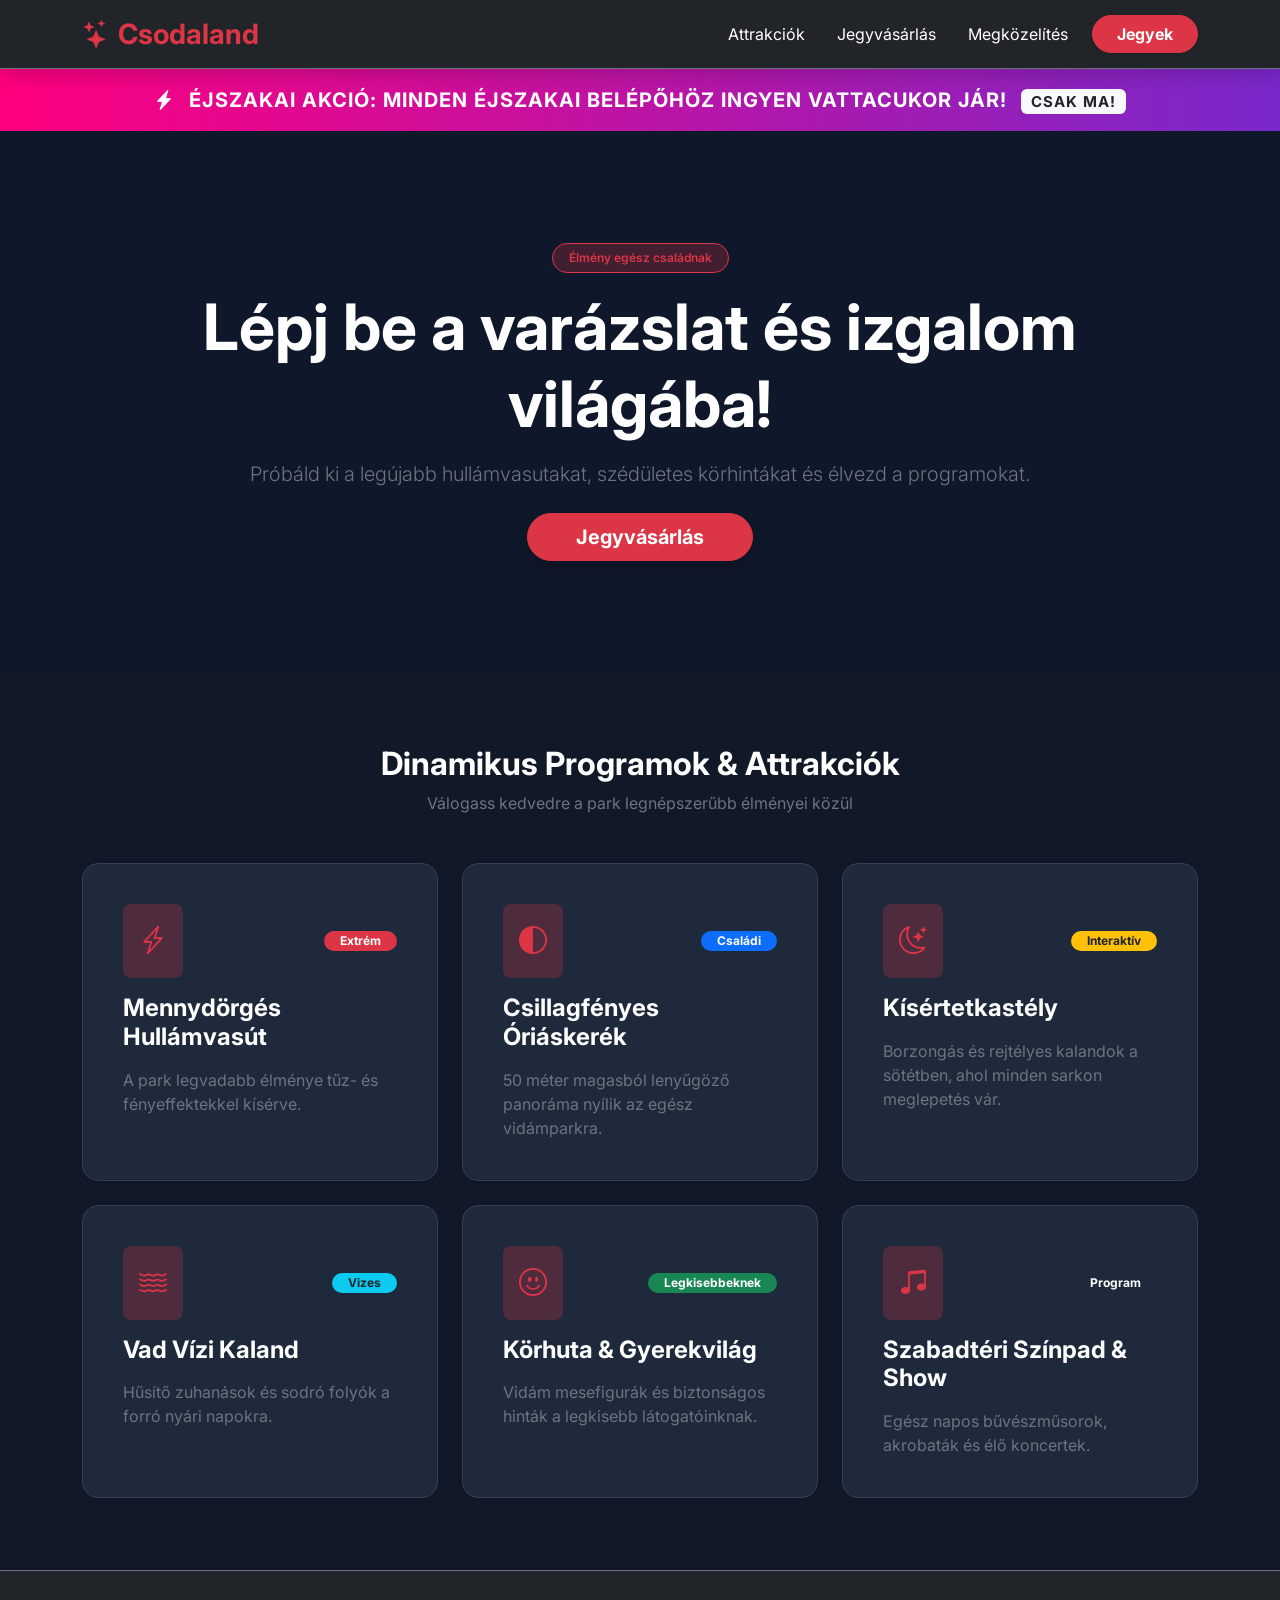
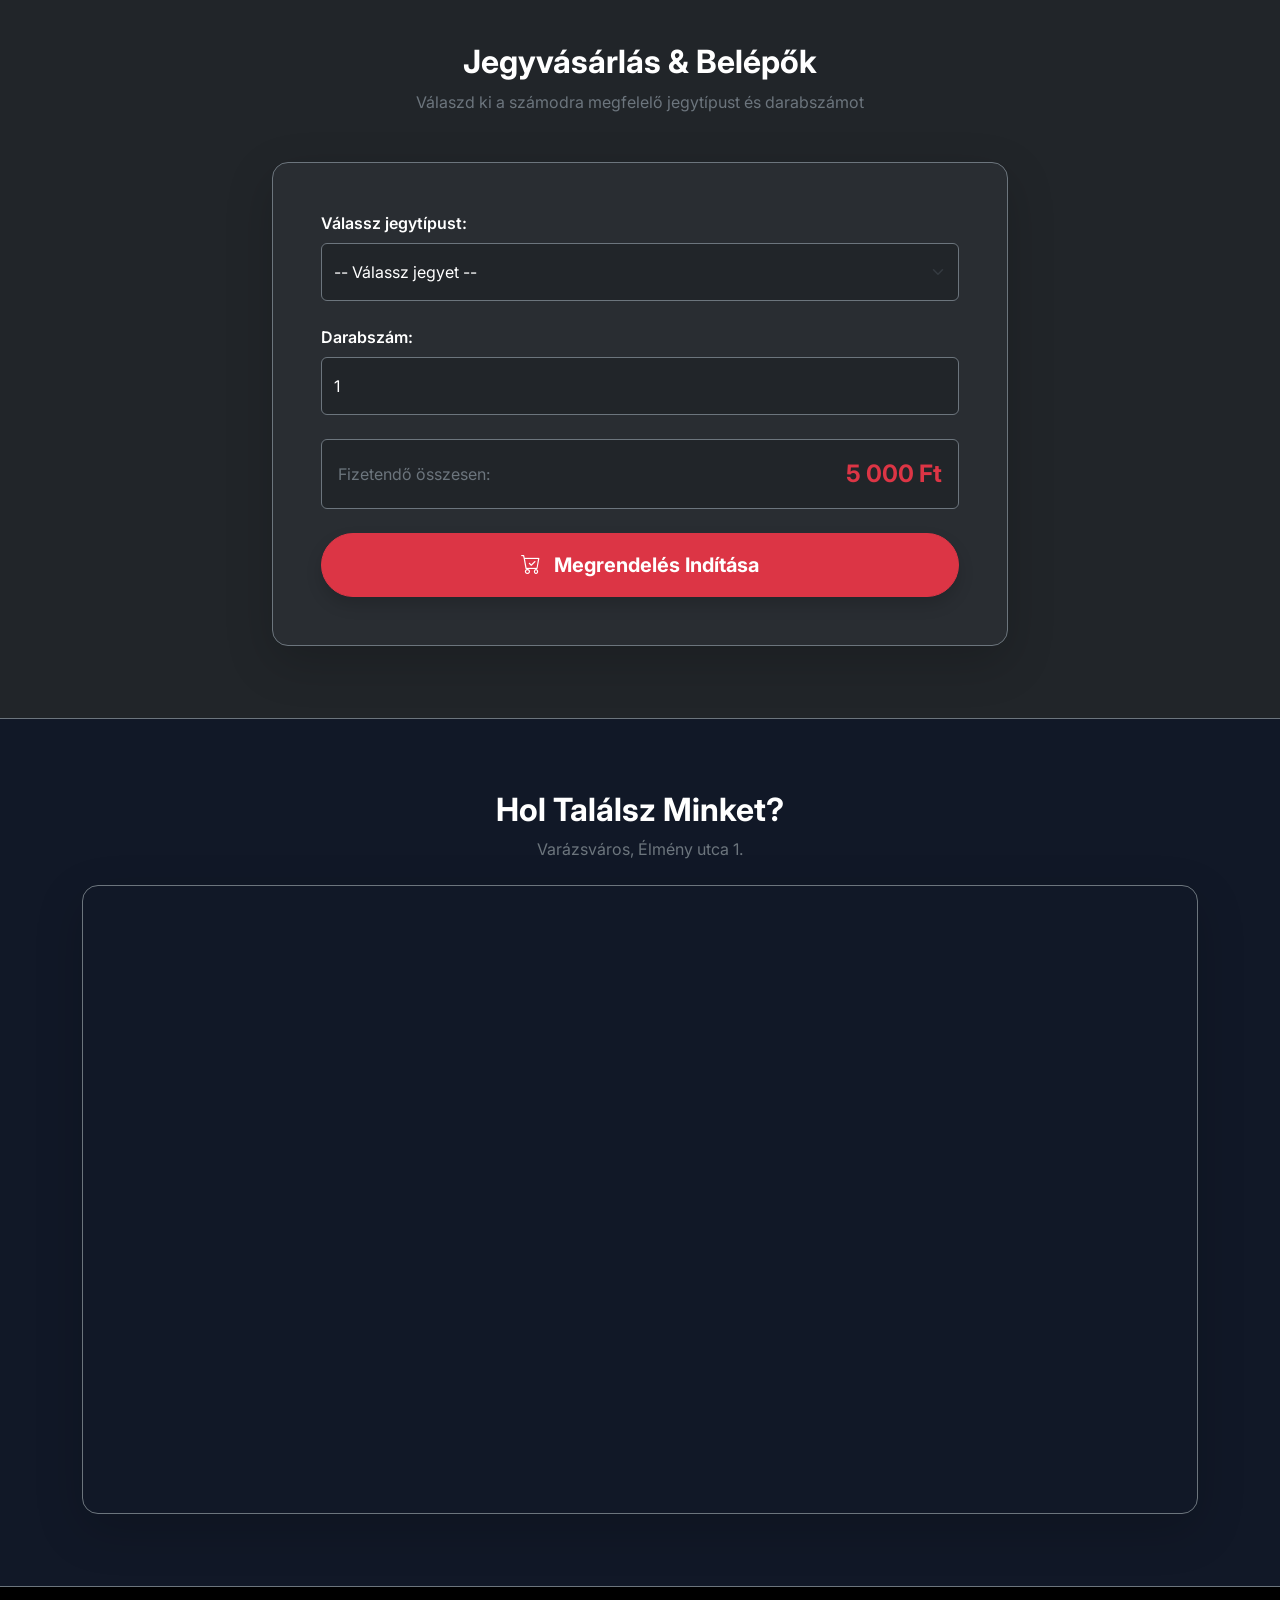
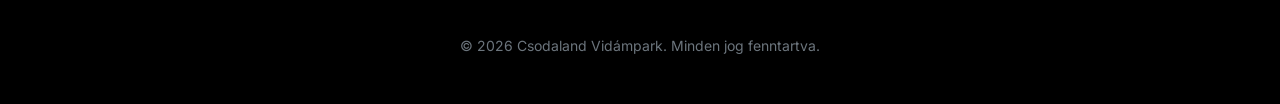
==== index.html @ 73f9ad6f "index.html" ====
<!DOCTYPE html>
<html lang="hu">
<head>
    <meta charset="UTF-8">
    <meta name="viewport" content="width=device-width, initial-scale=1.0">
    <title>Csodaland Vidámpark</title>
    <link href="https://cdn.jsdelivr.net/npm/bootstrap@5.3.3/dist/css/bootstrap.min.css" rel="stylesheet">
    <link href="https://fonts.googleapis.com/css2?family=Inter:wght@300;400;500;600;700;800&display=swap" rel="stylesheet">
    <link rel="stylesheet" href="https://cdn.jsdelivr.net/npm/bootstrap-icons@1.11.3/font/bootstrap-icons.min.css">
    <link rel="stylesheet" href="style.css">
</head>
<body>

    <nav class="navbar navbar-expand-lg navbar-dark bg-dark sticky-top shadow border-bottom border-secondary">
        <div class="container">
            <a class="navbar-brand fw-bold fs-3 text-danger d-flex align-items-center" href="#">
                <i class="bi bi-stars me-2"></i>Csodaland
            </a>
            <button class="navbar-toggler" type="button" data-bs-toggle="collapse" data-bs-target="#navbarNav">
                <span class="navbar-toggler-icon"></span>
            </button>
            <div class="collapse navbar-collapse justify-content-end" id="navbarNav">
                <ul class="navbar-nav align-items-lg-center gap-3">
                    <li class="nav-item"><a class="nav-link text-white" href="#programok">Attrakciók</a></li>
                    <li class="nav-item"><a class="nav-link text-white" href="#jegyek">Jegyvásárlás</a></li>
                    <li class="nav-item"><a class="nav-link text-white" href="#terkép">Megközelítés</a></li>
                    <li class="nav-item">
                        <a href="#jegyek" class="btn btn-danger rounded-pill px-4 fw-bold shadow-sm">Jegyek</a>
                    </li>
                </ul>
            </div>
        </div>
    </nav>

    <div class="neon-banner text-center py-3 px-2 fs-5">
        <i class="bi bi-lightning-charge-fill me-2"></i> ÉJSZAKAI AKCIÓ: Minden éjszakai belépőhöz ingyen vattacukor jár! 
        <span class="badge bg-light text-dark ms-2">Csak ma!</span>
    </div>

    <header class="hero-section text-center text-white">
        <div class="container">
            <span class="badge bg-danger bg-opacity-25 text-danger border border-danger mb-3 px-3 py-2 rounded-pill fw-semibold">Élmény egész családnak</span>
            <h1 class="display-3 fw-bold mb-3">Lépj be a varázslat és izgalom világába!</h1>
            <p class="lead mb-4 text-secondary">Próbáld ki a legújabb hullámvasutakat, szédületes körhintákat és élvezd a programokat.</p>
            <a href="#jegyek" class="btn btn-danger btn-lg fw-bold rounded-pill px-5 shadow">Jegyvásárlás</a>
        </div>
    </header>

    <section class="py-5 custom-section-bg" id="programok">
        <div class="container py-4">
            <div class="text-center mb-5">
                <h2 class="fw-bold text-white">Dinamikus Programok & Attrakciók</h2>
                <p class="text-secondary">Válogass kedvedre a park legnépszerűbb élményei közül</p>
            </div>
            <div class="row g-4" id="attractionsContainer">
            </div>
        </div>
    </section>

    <section class="py-5 bg-dark border-top border-bottom border-secondary" id="jegyek">
        <div class="container py-4">
            <div class="text-center mb-5">
                <h2 class="fw-bold text-white">Jegyvásárlás & Belépők</h2>
                <p class="text-secondary">Válaszd ki a számodra megfelelő jegytípust és darabszámot</p>
            </div>
            <div class="row justify-content-center">
                <div class="col-lg-8">
                    <div class="card bg-secondary bg-opacity-10 border border-secondary rounded-4 p-4 p-md-5 shadow-lg">
                        <form id="ticketForm">
                            <div class="mb-4">
                                <label for="ticketType" class="form-label text-white fw-semibold">Válassz jegytípust:</label>
                                <select class="form-select bg-dark text-white border-secondary py-3" id="ticketType" required>
                                    <option value="" selected disabled>-- Válassz jegyet --</option>
                                    <option value="5000">Felnőtt Napijegy - 5 000 Ft</option>
                                    <option value="3500">Gyermek / Nyugdíjas Napijegy - 3 500 Ft</option>
                                </select>
                            </div>
                            <div class="mb-4">
                                <label for="ticketCount" class="form-label text-white fw-semibold">Darabszám:</label>
                                <input type="number" class="form-control bg-dark text-white border-secondary py-3" id="ticketCount" min="1" max="10" value="1" required>
                            </div>
                            <div class="mb-4 p-3 bg-dark rounded border border-secondary d-flex justify-content-between align-items-center">
                                <span class="text-secondary">Fizetendő összesen:</span>
                                <span class="fs-4 fw-bold text-danger" id="totalPrice">5 000 Ft</span>
                            </div>
                            <button type="submit" class="btn btn-danger btn-lg w-100 fw-bold py-3 rounded-pill shadow">
                                <i class="bi bi-cart-check me-2"></i> Megrendelés Indítása
                            </button>
                        </form>
                    </div>
                </div>
            </div>
        </div>
    </section>

    <section class="py-5 custom-section-bg" id="terkép">
        <div class="container py-4 text-center">
            <h2 class="fw-bold text-white mb-2">Hol Találsz Minket?</h2>
            <p class="text-secondary mb-4">Varázsváros, Élmény utca 1.</p>
            <div class="ratio ratio-16x9 rounded-4 overflow-hidden shadow-lg border border-secondary">
                <iframe src="https://www.google.com/maps/embed?pb=!1m18!1m12!1m3!1d2755.7725838562!2d18.94!3d46.97!2m3!1f0!2f0!3f0!3m2!1i1024!2i768!4f13.1!3m3!1m2!1s0x0%3A0x0!2sNDCs!5e0!3m2!1shu!2shu!4v1650000000000" style="border:0;" allowfullscreen="" loading="lazy"></iframe>
            </div>
        </div>
    </section>

    <footer class="bg-black text-white py-5 border-top border-secondary text-center">
        <div class="container">
            <p class="text-secondary small mb-0">&copy; 2026 Csodaland Vidámpark. Minden jog fenntartva.</p>
        </div>
    </footer>

    <div class="modal fade" id="successModal" tabindex="-1">
        <div class="modal-dialog modal-dialog-centered">
            <div class="modal-content shadow-lg">
                <div class="modal-header border-bottom border-secondary">
                    <h5 class="modal-title fw-bold text-success"><i class="bi bi-check-circle-fill me-2"></i>Sikeres Vásárlás!</h5>
                    <button type="button" class="btn-close btn-close-white" data-bs-dismiss="modal"></button>
                </div>
                <div class="modal-body py-4">
                    <p class="text-light mb-2">Köszönjük a rendelésed! A jegyek kiállításra kerültek.</p>
                    <div class="bg-dark p-3 rounded border border-secondary text-start small">
                        <p class="mb-0 text-secondary"><strong>Összeg:</strong> <span id="modalTicketPrice" class="text-danger fw-bold"></span></p>
                    </div>
                </div>
                <div class="modal-footer border-top border-secondary">
                    <button type="button" class="btn btn-danger rounded-pill px-4" data-bs-dismiss="modal">Rendben</button>
                </div>
            </div>
        </div>
    </div>

    <script src="https://cdn.jsdelivr.net/npm/bootstrap@5.3.3/dist/js/bootstrap.bundle.min.js"></script>
    <script src="js.js"></script>
</body>
</html>
---- style.css ----
body {
    font-family: 'Inter', sans-serif;
    background-color: #0f172a;
    color: #f8fafc;
}

.neon-banner {
    background: linear-gradient(90deg, #ff007f, #7928ca, #ff007f);
    background-size: 200% auto;
    animation: gradientMove 4s linear infinite, pulseGlow 2s ease-in-out infinite alternate;
    color: white;
    font-weight: 700;
    letter-spacing: 1px;
    text-transform: uppercase;
}

@keyframes gradientMove {
    0% { background-position: 0% 50%; }
    100% { background-position: 200% 50%; }
}

@keyframes pulseGlow {
    0% { box-shadow: 0 0 10px rgba(255, 0, 127, 0.6); }
    100% { box-shadow: 0 0 25px rgba(255, 0, 127, 0.9), 0 0 40px rgba(121, 40, 202, 0.7); }
}

.hero-section {
    background: linear-gradient(rgba(15, 23, 42, 0.7), rgba(15, 23, 42, 0.9)), url('https://placehold.co/1920x1080/1e293b/ffffff?text=Csodaland+Vidampark') center/cover no-repeat;
    padding: 7rem 0;
}

.attraction-card {
    background-color: #1e293b;
    border: 1px solid #334155;
    transition: transform 0.3s ease, box-shadow 0.3s ease;
    border-radius: 1rem;
    overflow: hidden;
}

.attraction-card:hover {
    transform: translateY(-5px);
    box-shadow: 0 1rem 2rem rgba(121, 40, 202, 0.25);
    border-color: #7928ca;
}

.custom-section-bg {
    background-color: #111827;
}

.modal-content {
    background-color: #1e293b;
    color: #f8fafc;
    border: 1px solid #334155;
}
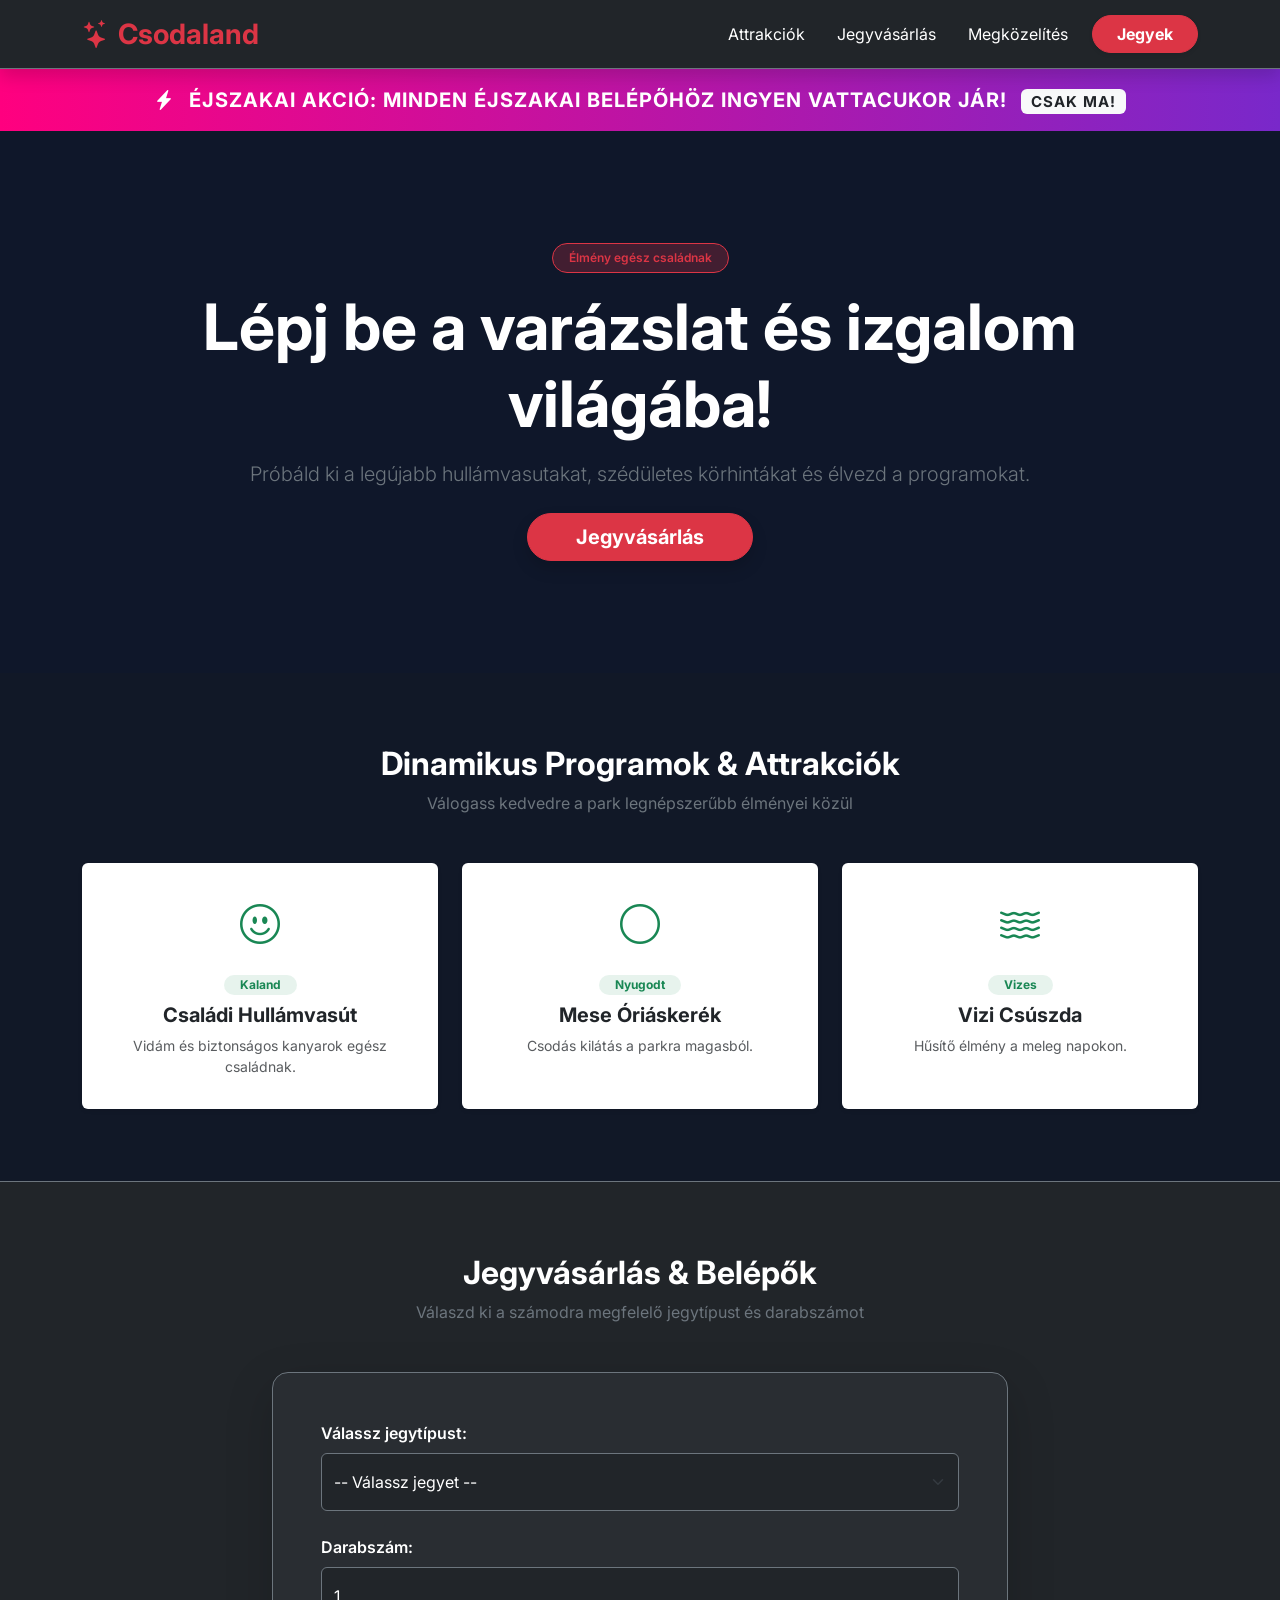
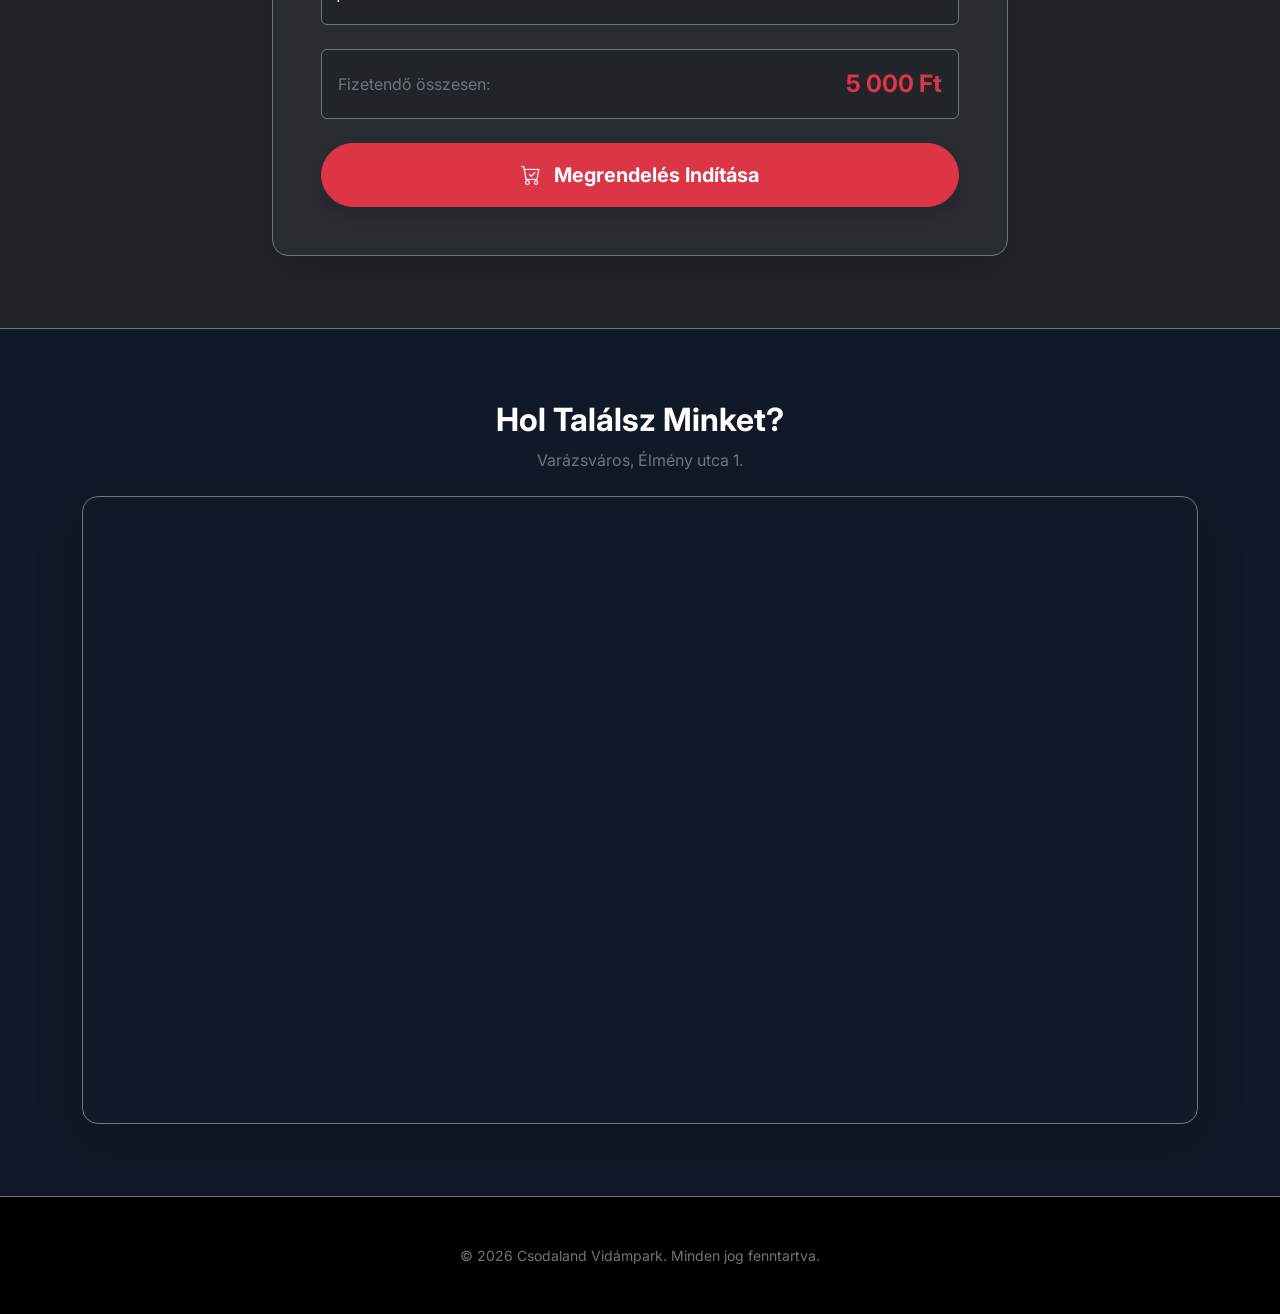
==== commit aa97f3b9: "Update index.html" ====
--- a/index.html
+++ b/index.html
@@ -130,6 +130,6 @@
     </div>
 
     <script src="https://cdn.jsdelivr.net/npm/bootstrap@5.3.3/dist/js/bootstrap.bundle.min.js"></script>
-    <script src="js.js"></script>
+    <script src="script.js"></script>
 </body>
 </html>
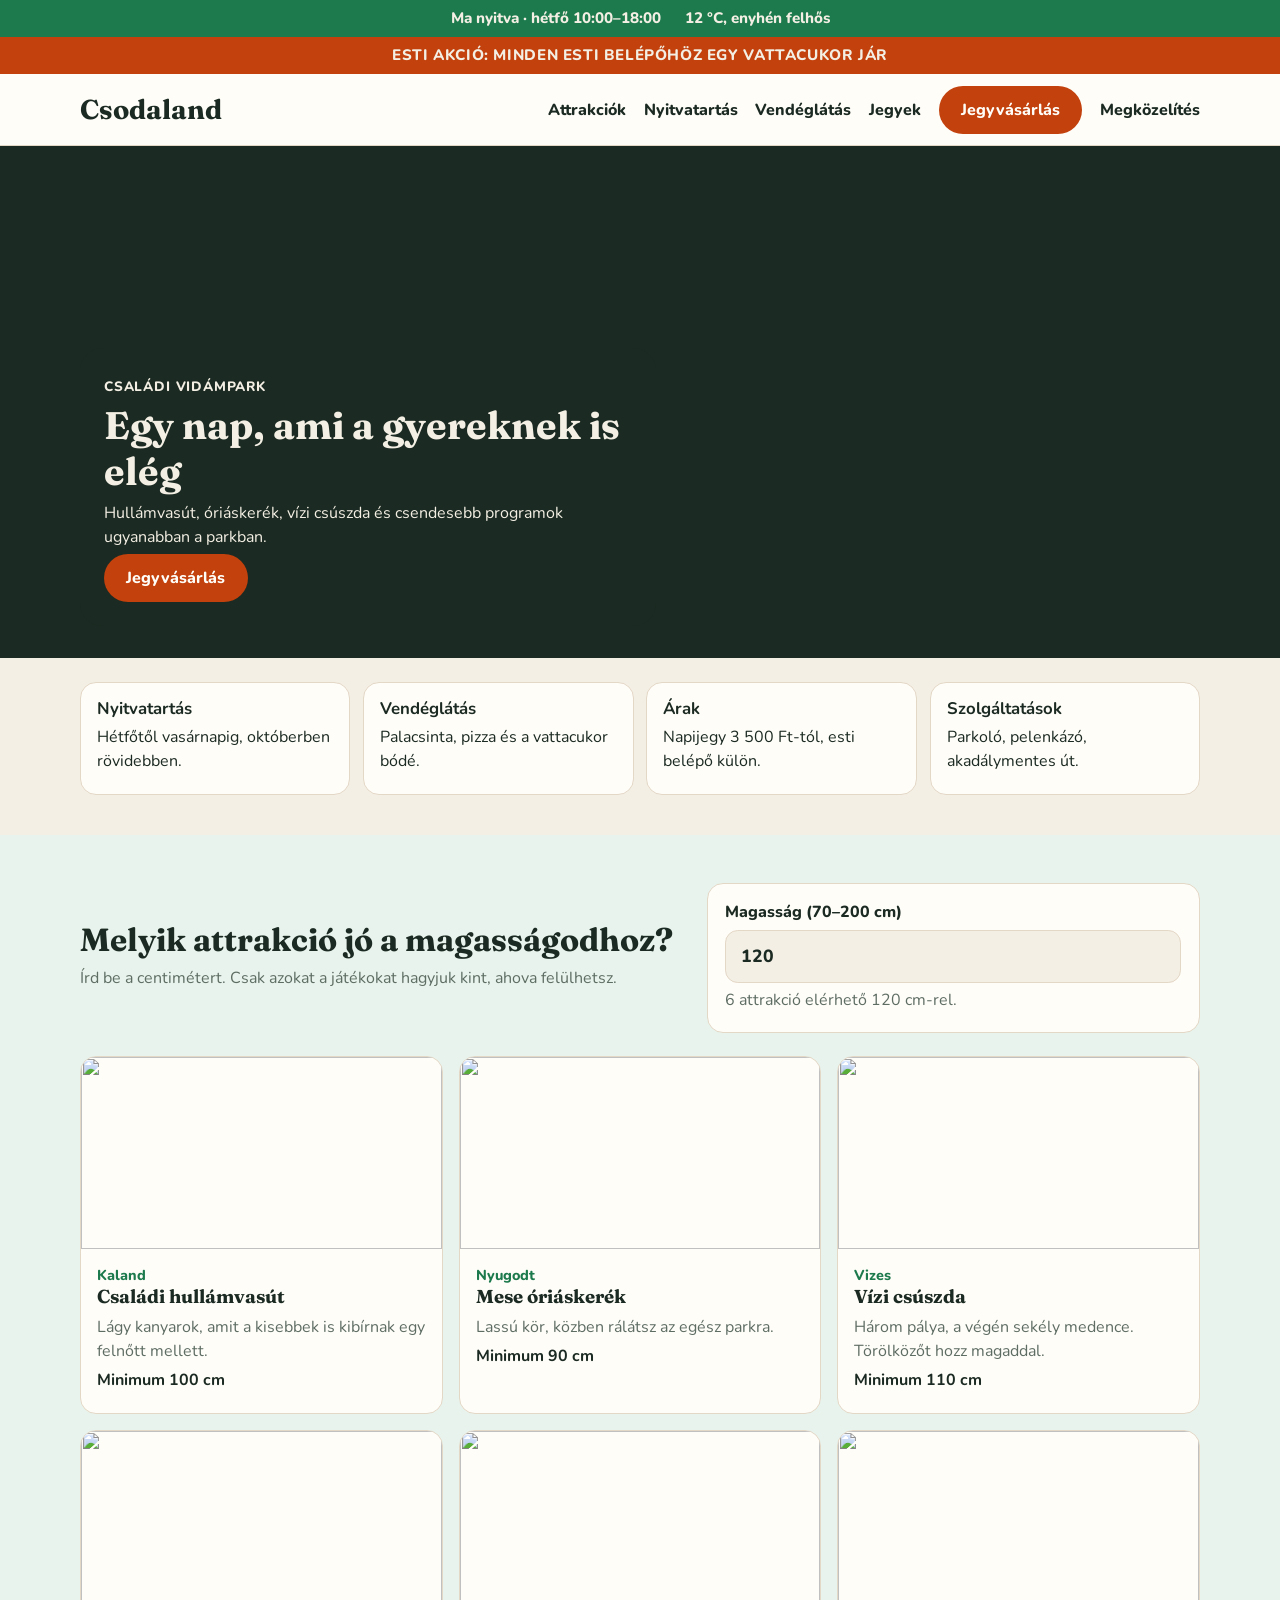
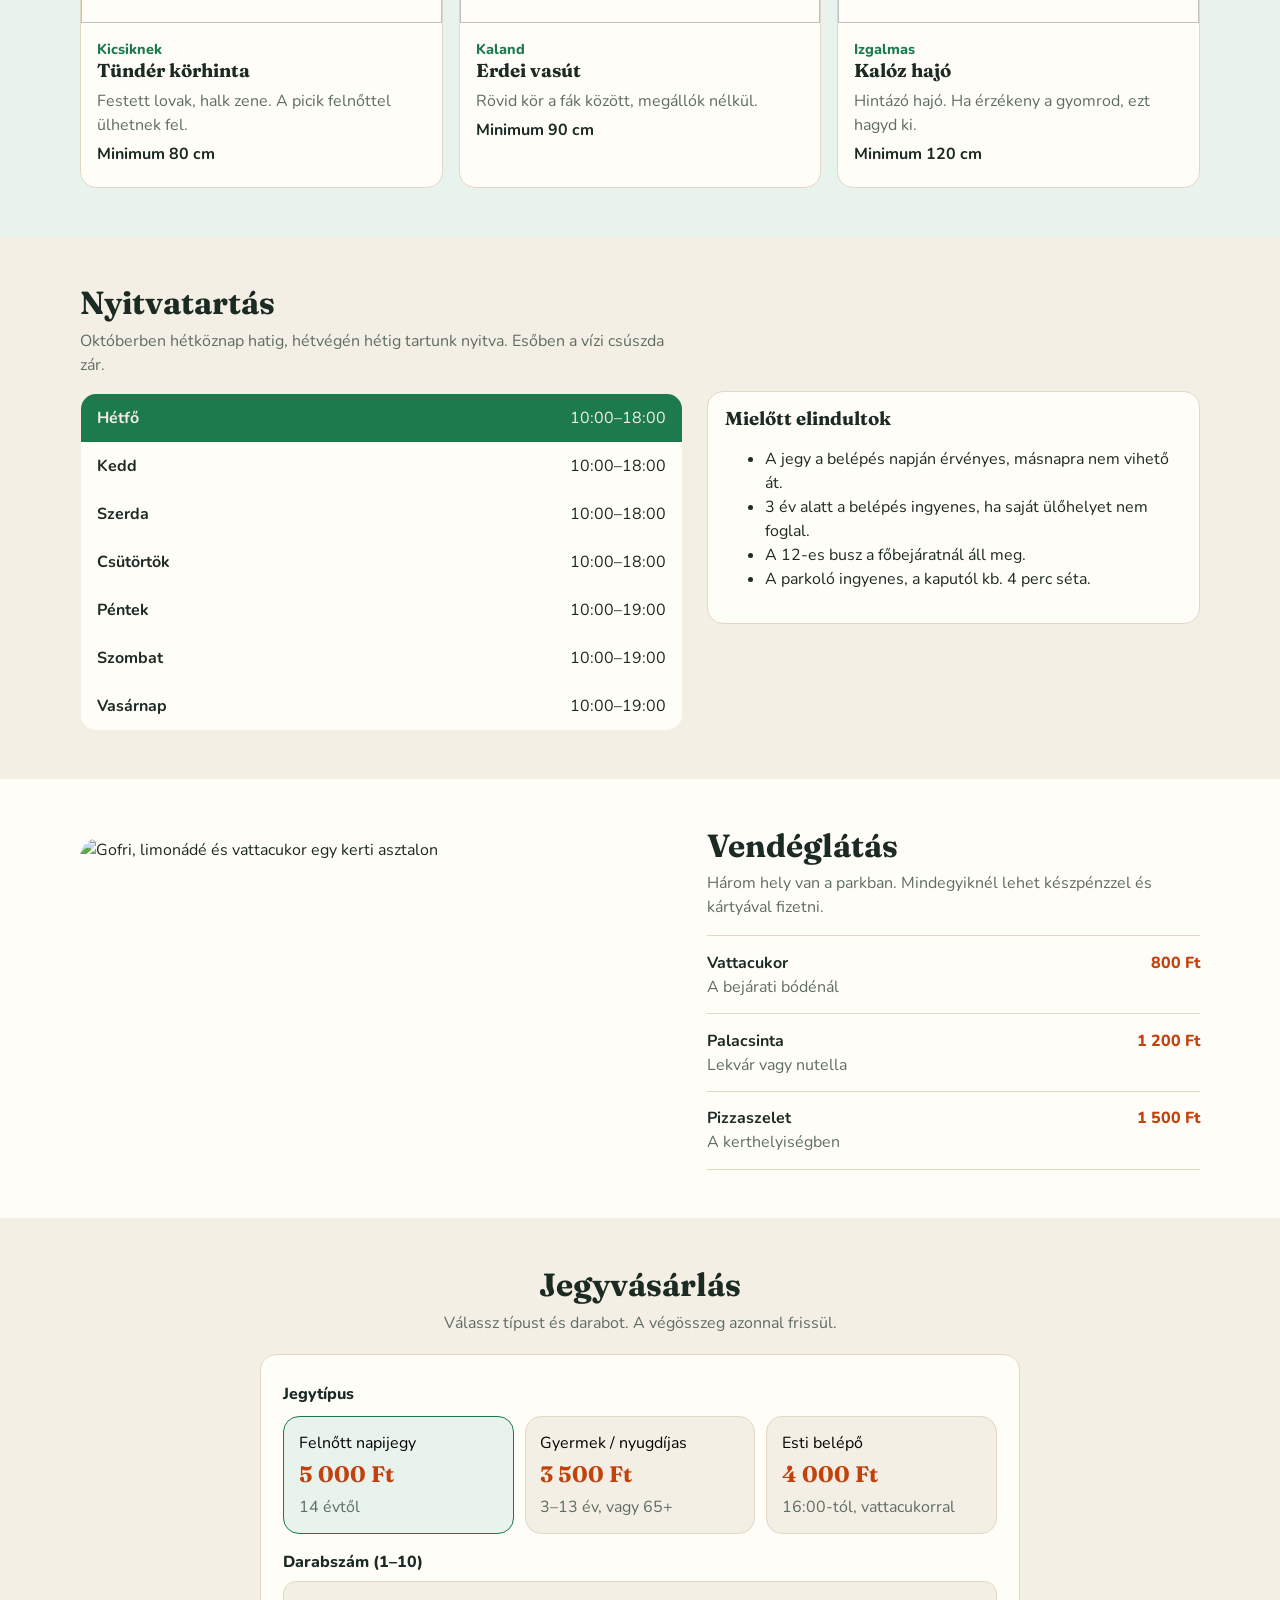
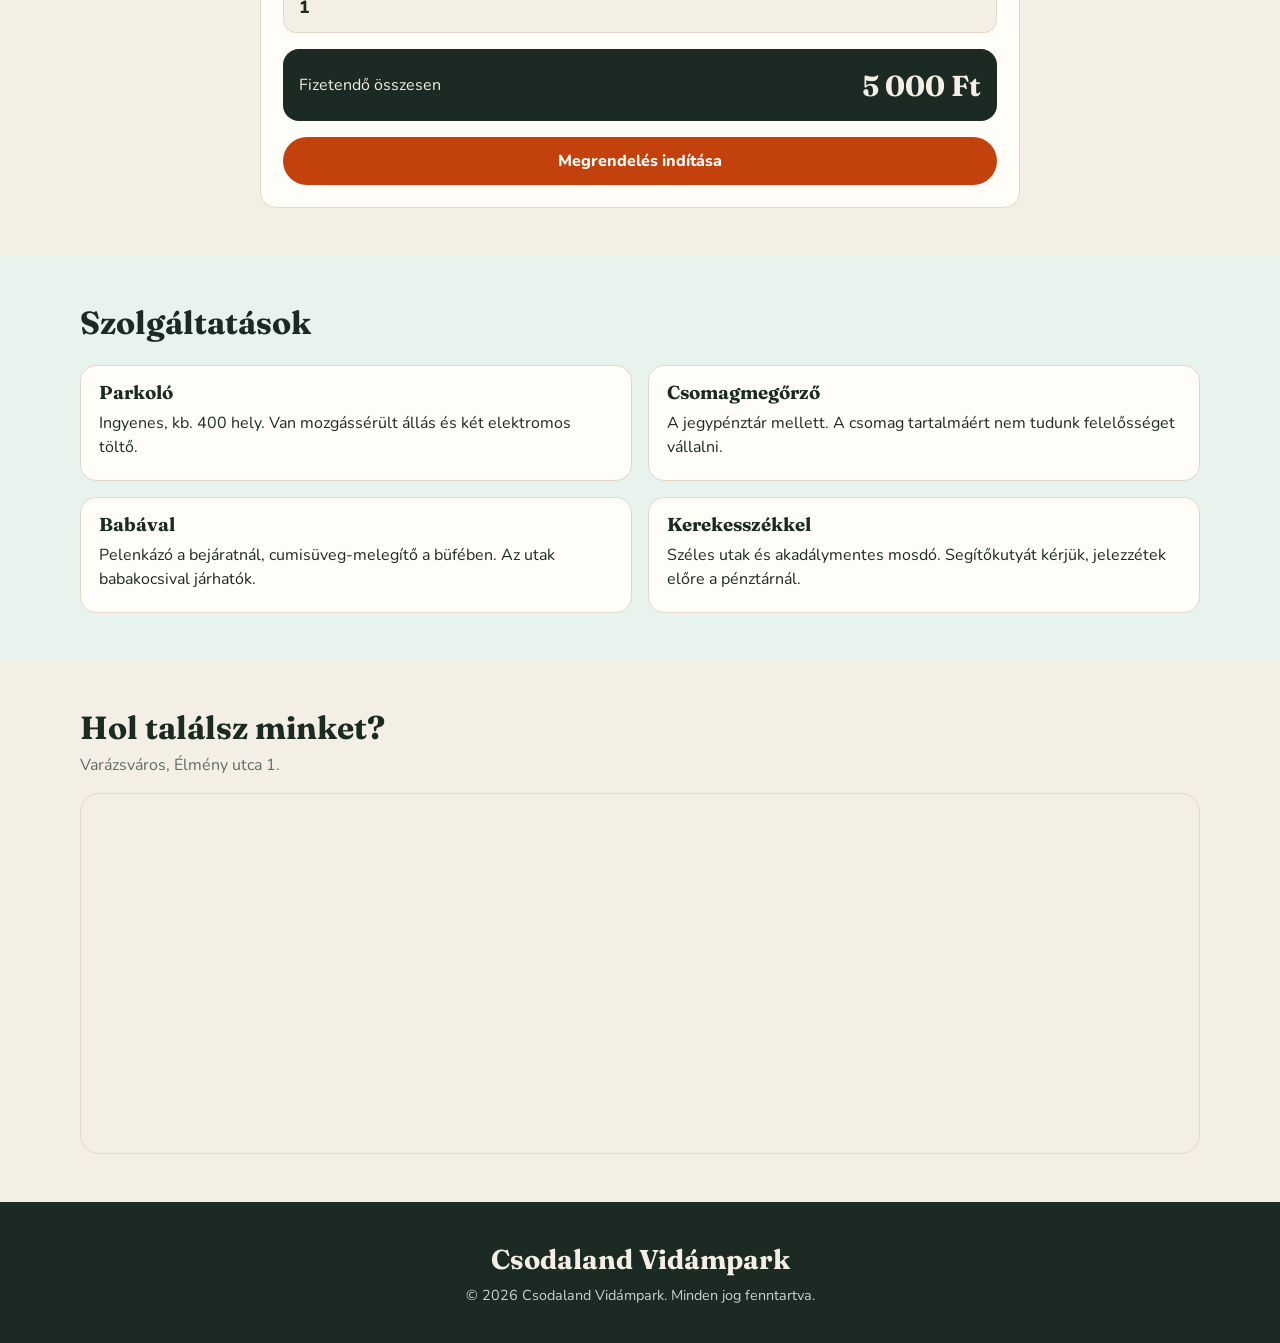
==== commit 6a33cfe6: "Update index.html" ====
--- a/index.html
+++ b/index.html
@@ -4,132 +4,177 @@
     <meta charset="UTF-8">
     <meta name="viewport" content="width=device-width, initial-scale=1.0">
     <title>Csodaland Vidámpark</title>
-    <link href="https://cdn.jsdelivr.net/npm/bootstrap@5.3.3/dist/css/bootstrap.min.css" rel="stylesheet">
-    <link href="https://fonts.googleapis.com/css2?family=Inter:wght@300;400;500;600;700;800&display=swap" rel="stylesheet">
-    <link rel="stylesheet" href="https://cdn.jsdelivr.net/npm/bootstrap-icons@1.11.3/font/bootstrap-icons.min.css">
+    <link rel="preconnect" href="https://fonts.googleapis.com">
+    <link rel="preconnect" href="https://fonts.gstatic.com" crossorigin>
+    <link href="https://fonts.googleapis.com/css2?family=Fraunces:opsz,wght@9..144,600;9..144,700&family=Nunito:wght@500;700;800&display=swap" rel="stylesheet">
     <link rel="stylesheet" href="style.css">
 </head>
 <body>
+    <a class="skip" href="#tartalom">Ugrás a tartalomhoz</a>
 
-    <nav class="navbar navbar-expand-lg navbar-dark bg-dark sticky-top shadow border-bottom border-secondary">
-        <div class="container">
-            <a class="navbar-brand fw-bold fs-3 text-danger d-flex align-items-center" href="#">
-                <i class="bi bi-stars me-2"></i>Csodaland
-            </a>
-            <button class="navbar-toggler" type="button" data-bs-toggle="collapse" data-bs-target="#navbarNav">
-                <span class="navbar-toggler-icon"></span>
-            </button>
-            <div class="collapse navbar-collapse justify-content-end" id="navbarNav">
-                <ul class="navbar-nav align-items-lg-center gap-3">
-                    <li class="nav-item"><a class="nav-link text-white" href="#programok">Attrakciók</a></li>
-                    <li class="nav-item"><a class="nav-link text-white" href="#jegyek">Jegyvásárlás</a></li>
-                    <li class="nav-item"><a class="nav-link text-white" href="#terkép">Megközelítés</a></li>
-                    <li class="nav-item">
-                        <a href="#jegyek" class="btn btn-danger rounded-pill px-4 fw-bold shadow-sm">Jegyek</a>
-                    </li>
-                </ul>
-            </div>
-        </div>
-    </nav>
-
-    <div class="neon-banner text-center py-3 px-2 fs-5">
-        <i class="bi bi-lightning-charge-fill me-2"></i> ÉJSZAKAI AKCIÓ: Minden éjszakai belépőhöz ingyen vattacukor jár! 
-        <span class="badge bg-light text-dark ms-2">Csak ma!</span>
+    <div class="sav sav-zold">
+        <p>Ma nyitva · hétfő 10:00–18:00</p>
+        <p>12 °C, enyhén felhős</p>
+    </div>
+    <div class="sav sav-narancs">
+        <p>Esti akció: minden esti belépőhöz egy vattacukor jár</p>
     </div>
 
-    <header class="hero-section text-center text-white">
-        <div class="container">
-            <span class="badge bg-danger bg-opacity-25 text-danger border border-danger mb-3 px-3 py-2 rounded-pill fw-semibold">Élmény egész családnak</span>
-            <h1 class="display-3 fw-bold mb-3">Lépj be a varázslat és izgalom világába!</h1>
-            <p class="lead mb-4 text-secondary">Próbáld ki a legújabb hullámvasutakat, szédületes körhintákat és élvezd a programokat.</p>
-            <a href="#jegyek" class="btn btn-danger btn-lg fw-bold rounded-pill px-5 shadow">Jegyvásárlás</a>
+    <header class="fej">
+        <div class="doboz fej-sor">
+            <a class="logo" href="#teteje">Csodaland</a>
+            <button class="menu-gomb" id="menuGomb" type="button" aria-expanded="false">Menü</button>
+            <nav class="menu" id="menu">
+                <a href="#attrakciok">Attrakciók</a>
+                <a href="#nyitvatartas">Nyitvatartás</a>
+                <a href="#vendeglatas">Vendéglátás</a>
+                <a href="#jegyek">Jegyek</a>
+                <a class="gomb" href="#jegyek">Jegyvásárlás</a>
+                <a href="#megkozelites">Megközelítés</a>
+            </nav>
         </div>
     </header>
 
-    <section class="py-5 custom-section-bg" id="programok">
-        <div class="container py-4">
-            <div class="text-center mb-5">
-                <h2 class="fw-bold text-white">Dinamikus Programok & Attrakciók</h2>
-                <p class="text-secondary">Válogass kedvedre a park legnépszerűbb élményei közül</p>
+    <main id="tartalom">
+        <section class="hero" id="teteje">
+            <div class="hero-szoveg">
+                <p class="cimke">Családi vidámpark</p>
+                <h1>Egy nap, ami a gyereknek is elég</h1>
+                <p>Hullámvasút, óriáskerék, vízi csúszda és csendesebb programok ugyanabban a parkban.</p>
+                <a class="gomb" href="#jegyek">Jegyvásárlás</a>
             </div>
-            <div class="row g-4" id="attractionsContainer">
+        </section>
+
+        <section class="doboz kartyak">
+            <a class="kis-kartya" href="#nyitvatartas">
+                <h2>Nyitvatartás</h2>
+                <p>Hétfőtől vasárnapig, októberben rövidebben.</p>
+            </a>
+            <a class="kis-kartya" href="#vendeglatas">
+                <h2>Vendéglátás</h2>
+                <p>Palacsinta, pizza és a vattacukor bódé.</p>
+            </a>
+            <a class="kis-kartya" href="#jegyek">
+                <h2>Árak</h2>
+                <p>Napijegy 3 500 Ft-tól, esti belépő külön.</p>
+            </a>
+            <a class="kis-kartya" href="#szolgaltatasok">
+                <h2>Szolgáltatások</h2>
+                <p>Parkoló, pelenkázó, akadálymentes út.</p>
+            </a>
+        </section>
+
+        <section class="sav-hatter" id="attrakciok">
+            <div class="doboz">
+                <div class="ketto">
+                    <div>
+                        <h2>Melyik attrakció jó a magasságodhoz?</h2>
+                        <p class="halk">Írd be a centimétert. Csak azokat a játékokat hagyjuk kint, ahova felülhetsz.</p>
+                    </div>
+                    <form class="panel" id="magassagForm">
+                        <label for="magassag">Magasság (70–200 cm)</label>
+                        <input id="magassag" type="number" min="70" max="200" value="120">
+                        <p class="halk" id="magassagUzenet"></p>
+                    </form>
+                </div>
+                <p class="panel ures" id="uresUzenet" hidden>Ehhez a magassághoz most nincs listázott attrakció.</p>
+                <div class="racs" id="attrakciokLista"></div>
             </div>
-        </div>
-    </section>
+        </section>
 
-    <section class="py-5 bg-dark border-top border-bottom border-secondary" id="jegyek">
-        <div class="container py-4">
-            <div class="text-center mb-5">
-                <h2 class="fw-bold text-white">Jegyvásárlás & Belépők</h2>
-                <p class="text-secondary">Válaszd ki a számodra megfelelő jegytípust és darabszámot</p>
+        <section class="doboz ketto blokk" id="nyitvatartas">
+            <div>
+                <h2>Nyitvatartás</h2>
+                <p class="halk">Októberben hétköznap hatig, hétvégén hétig tartunk nyitva. Esőben a vízi csúszda zár.</p>
+                <table id="orakTabla"></table>
             </div>
-            <div class="row justify-content-center">
-                <div class="col-lg-8">
-                    <div class="card bg-secondary bg-opacity-10 border border-secondary rounded-4 p-4 p-md-5 shadow-lg">
-                        <form id="ticketForm">
-                            <div class="mb-4">
-                                <label for="ticketType" class="form-label text-white fw-semibold">Válassz jegytípust:</label>
-                                <select class="form-select bg-dark text-white border-secondary py-3" id="ticketType" required>
-                                    <option value="" selected disabled>-- Válassz jegyet --</option>
-                                    <option value="5000">Felnőtt Napijegy - 5 000 Ft</option>
-                                    <option value="3500">Gyermek / Nyugdíjas Napijegy - 3 500 Ft</option>
-                                </select>
-                            </div>
-                            <div class="mb-4">
-                                <label for="ticketCount" class="form-label text-white fw-semibold">Darabszám:</label>
-                                <input type="number" class="form-control bg-dark text-white border-secondary py-3" id="ticketCount" min="1" max="10" value="1" required>
-                            </div>
-                            <div class="mb-4 p-3 bg-dark rounded border border-secondary d-flex justify-content-between align-items-center">
-                                <span class="text-secondary">Fizetendő összesen:</span>
-                                <span class="fs-4 fw-bold text-danger" id="totalPrice">5 000 Ft</span>
-                            </div>
-                            <button type="submit" class="btn btn-danger btn-lg w-100 fw-bold py-3 rounded-pill shadow">
-                                <i class="bi bi-cart-check me-2"></i> Megrendelés Indítása
-                            </button>
-                        </form>
-                    </div>
+            <div class="panel">
+                <h3>Mielőtt elindultok</h3>
+                <ul>
+                    <li>A jegy a belépés napján érvényes, másnapra nem vihető át.</li>
+                    <li>3 év alatt a belépés ingyenes, ha saját ülőhelyet nem foglal.</li>
+                    <li>A 12-es busz a főbejáratnál áll meg.</li>
+                    <li>A parkoló ingyenes, a kaputól kb. 4 perc séta.</li>
+                </ul>
+            </div>
+        </section>
+
+        <section class="lap" id="vendeglatas">
+            <div class="doboz ketto">
+                <img src="park/food.jpg" alt="Gofri, limonádé és vattacukor egy kerti asztalon">
+                <div>
+                    <h2>Vendéglátás</h2>
+                    <p class="halk">Három hely van a parkban. Mindegyiknél lehet készpénzzel és kártyával fizetni.</p>
+                    <ul class="etel" id="etelLista"></ul>
                 </div>
             </div>
-        </div>
-    </section>
+        </section>
 
-    <section class="py-5 custom-section-bg" id="terkép">
-        <div class="container py-4 text-center">
-            <h2 class="fw-bold text-white mb-2">Hol Találsz Minket?</h2>
-            <p class="text-secondary mb-4">Varázsváros, Élmény utca 1.</p>
-            <div class="ratio ratio-16x9 rounded-4 overflow-hidden shadow-lg border border-secondary">
-                <iframe src="https://www.google.com/maps/embed?pb=!1m18!1m12!1m3!1d2755.7725838562!2d18.94!3d46.97!2m3!1f0!2f0!3f0!3m2!1i1024!2i768!4f13.1!3m3!1m2!1s0x0%3A0x0!2sNDCs!5e0!3m2!1shu!2shu!4v1650000000000" style="border:0;" allowfullscreen="" loading="lazy"></iframe>
+        <section class="doboz blokk szuk" id="jegyek">
+            <h2 class="kozep">Jegyvásárlás</h2>
+            <p class="halk kozep">Válassz típust és darabot. A végösszeg azonnal frissül.</p>
+            <form class="panel jegy-form" id="jegyForm">
+                <p class="vastag">Jegytípus</p>
+                <div class="jegy-valaszto" id="jegyValaszto"></div>
+                <p class="akcio" id="estiMegjegyzes" hidden>Az esti jegyhez egy vattacukor jár a bejárati bódénál.</p>
+                <label for="darab">Darabszám (1–10)</label>
+                <input id="darab" type="number" min="1" max="10" value="1">
+                <div class="osszeg">
+                    <span>Fizetendő összesen</span>
+                    <strong id="vegosszeg">5 000 Ft</strong>
+                </div>
+                <p class="hiba" id="jegyHiba" hidden></p>
+                <button class="gomb teljes" type="submit">Megrendelés indítása</button>
+            </form>
+        </section>
+
+        <section class="sav-hatter" id="szolgaltatasok">
+            <div class="doboz">
+                <h2>Szolgáltatások</h2>
+                <div class="szolgaltatas-racs">
+                    <article class="panel">
+                        <h3>Parkoló</h3>
+                        <p>Ingyenes, kb. 400 hely. Van mozgássérült állás és két elektromos töltő.</p>
+                    </article>
+                    <article class="panel">
+                        <h3>Csomagmegőrző</h3>
+                        <p>A jegypénztár mellett. A csomag tartalmáért nem tudunk felelősséget vállalni.</p>
+                    </article>
+                    <article class="panel">
+                        <h3>Babával</h3>
+                        <p>Pelenkázó a bejáratnál, cumisüveg-melegítő a büfében. Az utak babakocsival járhatók.</p>
+                    </article>
+                    <article class="panel">
+                        <h3>Kerekesszékkel</h3>
+                        <p>Széles utak és akadálymentes mosdó. Segítőkutyát kérjük, jelezzétek előre a pénztárnál.</p>
+                    </article>
+                </div>
             </div>
-        </div>
-    </section>
+        </section>
 
-    <footer class="bg-black text-white py-5 border-top border-secondary text-center">
-        <div class="container">
-            <p class="text-secondary small mb-0">&copy; 2026 Csodaland Vidámpark. Minden jog fenntartva.</p>
-        </div>
+        <section class="doboz blokk" id="megkozelites">
+            <h2>Hol találsz minket?</h2>
+            <p class="halk">Varázsváros, Élmény utca 1.</p>
+            <div class="terkep">
+                <iframe title="Csodaland térképe" src="https://www.openstreetmap.org/export/embed.html?bbox=18.88%2C46.93%2C19.02%2C47.01&layer=mapnik&marker=46.97%2C18.95"></iframe>
+            </div>
+        </section>
+    </main>
+
+    <footer>
+        <p class="logo">Csodaland Vidámpark</p>
+        <p>© 2026 Csodaland Vidámpark. Minden jog fenntartva.</p>
     </footer>
 
-    <div class="modal fade" id="successModal" tabindex="-1">
-        <div class="modal-dialog modal-dialog-centered">
-            <div class="modal-content shadow-lg">
-                <div class="modal-header border-bottom border-secondary">
-                    <h5 class="modal-title fw-bold text-success"><i class="bi bi-check-circle-fill me-2"></i>Sikeres Vásárlás!</h5>
-                    <button type="button" class="btn-close btn-close-white" data-bs-dismiss="modal"></button>
-                </div>
-                <div class="modal-body py-4">
-                    <p class="text-light mb-2">Köszönjük a rendelésed! A jegyek kiállításra kerültek.</p>
-                    <div class="bg-dark p-3 rounded border border-secondary text-start small">
-                        <p class="mb-0 text-secondary"><strong>Összeg:</strong> <span id="modalTicketPrice" class="text-danger fw-bold"></span></p>
-                    </div>
-                </div>
-                <div class="modal-footer border-top border-secondary">
-                    <button type="button" class="btn btn-danger rounded-pill px-4" data-bs-dismiss="modal">Rendben</button>
-                </div>
-            </div>
+    <div class="modal" id="sikeresModal" hidden>
+        <div class="panel modal-doboz" role="dialog" aria-modal="true" aria-labelledby="sikeresCim">
+            <h2 id="sikeresCim">Sikeres vásárlás</h2>
+            <p>Köszönjük a rendelést. A jegyeket a pénztárnál tudjátok átvenni.</p>
+            <p class="osszeg-sor">Összeg: <strong id="modalOsszeg"></strong></p>
+            <button class="gomb teljes" id="modalBezar" type="button">Rendben</button>
         </div>
     </div>
 
-    <script src="https://cdn.jsdelivr.net/npm/bootstrap@5.3.3/dist/js/bootstrap.bundle.min.js"></script>
     <script src="script.js"></script>
 </body>
 </html>
--- a/style.css
+++ b/style.css
@@ -1,54 +1,501 @@
+* {
+    box-sizing: border-box;
+}
+
 body {
-    font-family: 'Inter', sans-serif;
-    background-color: #0f172a;
-    color: #f8fafc;
-}
-
-.neon-banner {
-    background: linear-gradient(90deg, #ff007f, #7928ca, #ff007f);
-    background-size: 200% auto;
-    animation: gradientMove 4s linear infinite, pulseGlow 2s ease-in-out infinite alternate;
-    color: white;
+    margin: 0;
+    font-family: "Nunito", sans-serif;
+    background: #f4efe4;
+    color: #1b2a22;
+    line-height: 1.5;
+}
+
+img {
+    max-width: 100%;
+    display: block;
+}
+
+a {
+    color: inherit;
+    text-decoration: none;
+}
+
+h1, h2, h3 {
+    font-family: "Fraunces", Georgia, serif;
+    line-height: 1.2;
+    margin: 0 0 0.4rem;
+}
+
+h1 {
+    font-size: 2.4rem;
+}
+
+h2 {
+    font-size: 2rem;
+}
+
+p {
+    margin: 0.3rem 0;
+}
+
+.doboz {
+    width: min(1120px, calc(100% - 2rem));
+    margin: 0 auto;
+}
+
+.sav {
+    display: flex;
+    flex-wrap: wrap;
+    justify-content: center;
+    gap: 0.4rem 1.5rem;
+    padding: 0.45rem 1rem;
+    font-weight: 800;
+    font-size: 0.95rem;
+}
+
+.sav p {
+    margin: 0;
+}
+
+.sav-zold {
+    background: #1c7a4d;
+    color: #f4efe4;
+}
+
+.sav-narancs {
+    background: #c2410c;
+    color: #f4efe4;
+    text-align: center;
+    text-transform: uppercase;
+    letter-spacing: 0.04em;
+}
+
+.fej {
+    position: sticky;
+    top: 0;
+    z-index: 10;
+    background: #fffdf8;
+    border-bottom: 1px solid #e3d7c6;
+}
+
+.fej-sor {
+    display: flex;
+    align-items: center;
+    justify-content: space-between;
+    gap: 1rem;
+    padding: 0.7rem 0;
+}
+
+.logo {
+    font-family: "Fraunces", Georgia, serif;
+    font-size: 1.7rem;
     font-weight: 700;
-    letter-spacing: 1px;
+}
+
+.menu {
+    display: flex;
+    align-items: center;
+    gap: 1.1rem;
+    font-weight: 800;
+}
+
+.menu a:hover {
+    color: #1c7a4d;
+}
+
+.menu-gomb {
+    display: none;
+    min-height: 44px;
+    padding: 0 1rem;
+    border: 1px solid #e3d7c6;
+    border-radius: 999px;
+    background: #fffdf8;
+    font: inherit;
+    font-weight: 800;
+    cursor: pointer;
+}
+
+.gomb {
+    display: inline-flex;
+    align-items: center;
+    justify-content: center;
+    min-height: 48px;
+    padding: 0 1.4rem;
+    border: 0;
+    border-radius: 999px;
+    background: #c2410c;
+    color: #fffdf8;
+    font: inherit;
+    font-weight: 800;
+    cursor: pointer;
+}
+
+.teljes {
+    width: 100%;
+    margin-top: 1rem;
+}
+
+.hero {
+    min-height: 32rem;
+    display: flex;
+    align-items: flex-end;
+    background: #1b2a22 url("park/hero.jpg") center / cover no-repeat;
+}
+
+.hero-szoveg {
+    width: min(36rem, calc(100% - 2rem));
+    margin: 2rem auto 2rem  max(1rem, calc((100% - 1120px) / 2));
+    padding: 1.5rem;
+    border-radius: 1.4rem;
+    background: #1b2a22;
+    color: #f4efe4;
+}
+
+.cimke {
+    font-size: 0.85rem;
+    font-weight: 800;
+    letter-spacing: 0.06em;
     text-transform: uppercase;
 }
 
-@keyframes gradientMove {
-    0% { background-position: 0% 50%; }
-    100% { background-position: 200% 50%; }
-}
-
-@keyframes pulseGlow {
-    0% { box-shadow: 0 0 10px rgba(255, 0, 127, 0.6); }
-    100% { box-shadow: 0 0 25px rgba(255, 0, 127, 0.9), 0 0 40px rgba(121, 40, 202, 0.7); }
-}
-
-.hero-section {
-    background: linear-gradient(rgba(15, 23, 42, 0.7), rgba(15, 23, 42, 0.9)), url('https://placehold.co/1920x1080/1e293b/ffffff?text=Csodaland+Vidampark') center/cover no-repeat;
-    padding: 7rem 0;
-}
-
-.attraction-card {
-    background-color: #1e293b;
-    border: 1px solid #334155;
-    transition: transform 0.3s ease, box-shadow 0.3s ease;
+.kartyak {
+    display: grid;
+    grid-template-columns: repeat(4, 1fr);
+    gap: 0.8rem;
+    padding: 1.5rem 0 2.5rem;
+}
+
+.kis-kartya, .panel {
+    background: #fffdf8;
+    border: 1px solid #e3d7c6;
     border-radius: 1rem;
+}
+
+.kis-kartya {
+    padding: 1rem;
+}
+
+.kis-kartya h2 {
+    font-family: "Nunito", sans-serif;
+    font-size: 1.05rem;
+}
+
+.kis-kartya:hover, .jegy-gomb.aktiv {
+    border-color: #1c7a4d;
+}
+
+.blokk {
+    padding: 3rem 0;
+}
+
+.sav-hatter {
+    background: #e7f3ec;
+    padding: 3rem 0;
+}
+
+.lap {
+    background: #fffdf8;
+    padding: 3rem 0;
+}
+
+.ketto {
+    display: grid;
+    grid-template-columns: 1.1fr 0.9fr;
+    gap: 1.5rem;
+    align-items: center;
+}
+
+.halk {
+    color: #5e6d64;
+}
+
+.panel {
+    padding: 1rem 1.1rem;
+}
+
+label, .vastag {
+    font-weight: 800;
+}
+
+input {
+    width: 100%;
+    margin-top: 0.4rem;
+    padding: 0.75rem 0.9rem;
+    border: 1px solid #e3d7c6;
+    border-radius: 0.8rem;
+    background: #f4efe4;
+    color: #1b2a22;
+    font: inherit;
+    font-size: 1.1rem;
+    font-weight: 800;
+}
+
+.racs, .szolgaltatas-racs {
+    display: grid;
+    grid-template-columns: repeat(3, 1fr);
+    gap: 1rem;
+    margin-top: 1.4rem;
+}
+
+.szolgaltatas-racs {
+    grid-template-columns: 1fr 1fr;
+}
+
+.attrakcio {
     overflow: hidden;
-}
-
-.attraction-card:hover {
-    transform: translateY(-5px);
-    box-shadow: 0 1rem 2rem rgba(121, 40, 202, 0.25);
-    border-color: #7928ca;
-}
-
-.custom-section-bg {
-    background-color: #111827;
-}
-
-.modal-content {
-    background-color: #1e293b;
-    color: #f8fafc;
-    border: 1px solid #334155;
-}
+    background: #fffdf8;
+    border: 1px solid #e3d7c6;
+    border-radius: 1rem;
+}
+
+.attrakcio img {
+    width: 100%;
+    height: 12rem;
+    object-fit: cover;
+}
+
+.attrakcio div {
+    padding: 1rem;
+}
+
+.kategoria {
+    margin: 0;
+    color: #1c7a4d;
+    font-weight: 800;
+    font-size: 0.9rem;
+}
+
+table {
+    width: 100%;
+    margin-top: 1rem;
+    border-collapse: collapse;
+    overflow: hidden;
+    border: 1px solid #e3d7c6;
+    border-radius: 1rem;
+}
+
+th, td {
+    padding: 0.75rem 1rem;
+    background: #fffdf8;
+    text-align: left;
+}
+
+td {
+    text-align: right;
+}
+
+tr.ma th, tr.ma td {
+    background: #1c7a4d;
+    color: #f4efe4;
+}
+
+.etel {
+    list-style: none;
+    margin: 1rem 0 0;
+    padding: 0;
+    border-top: 1px solid #e3d7c6;
+}
+
+.etel li {
+    display: flex;
+    justify-content: space-between;
+    gap: 1rem;
+    padding: 0.9rem 0;
+    border-bottom: 1px solid #e3d7c6;
+}
+
+.ar {
+    color: #c2410c;
+    font-weight: 800;
+}
+
+.lap img, .terkep iframe {
+    width: 100%;
+    height: 20rem;
+    object-fit: cover;
+    border: 0;
+    border-radius: 1.2rem;
+}
+
+.szuk {
+    width: min(760px, calc(100% - 2rem));
+}
+
+.kozep {
+    text-align: center;
+}
+
+.jegy-form {
+    margin-top: 1.2rem;
+    padding: 1.4rem;
+}
+
+.jegy-valaszto {
+    display: grid;
+    grid-template-columns: repeat(3, 1fr);
+    gap: 0.7rem;
+    margin: 0.6rem 0 1rem;
+}
+
+.jegy-gomb {
+    padding: 0.9rem;
+    text-align: left;
+    border: 1px solid #e3d7c6;
+    border-radius: 1rem;
+    background: #f4efe4;
+    font: inherit;
+    cursor: pointer;
+}
+
+.jegy-gomb strong {
+    display: block;
+    margin: 0.2rem 0;
+    color: #c2410c;
+    font-family: "Fraunces", Georgia, serif;
+    font-size: 1.4rem;
+}
+
+.jegy-gomb.aktiv {
+    background: #e7f3ec;
+}
+
+.akcio {
+    padding: 0.7rem 0.9rem;
+    border-radius: 0.8rem;
+    background: #f8e6dc;
+    font-weight: 800;
+}
+
+.osszeg {
+    display: flex;
+    justify-content: space-between;
+    align-items: center;
+    margin-top: 1rem;
+    padding: 0.9rem 1rem;
+    border-radius: 1rem;
+    background: #1b2a22;
+    color: #f4efe4;
+}
+
+.osszeg strong {
+    font-family: "Fraunces", Georgia, serif;
+    font-size: 1.8rem;
+}
+
+.hiba {
+    color: #c2410c;
+    font-weight: 800;
+}
+
+.ures {
+    margin-top: 1rem;
+    text-align: center;
+    font-weight: 800;
+}
+
+.terkep {
+    margin-top: 1rem;
+    overflow: hidden;
+    border: 1px solid #e3d7c6;
+    border-radius: 1.2rem;
+}
+
+.terkep iframe {
+    height: 22rem;
+    border-radius: 0;
+}
+
+footer {
+    padding: 2rem 1rem;
+    text-align: center;
+    background: #1b2a22;
+    color: #f4efe4;
+}
+
+footer p:last-child {
+    color: #c9d5ce;
+    font-size: 0.9rem;
+}
+
+.modal {
+    position: fixed;
+    inset: 0;
+    z-index: 20;
+    display: grid;
+    place-items: center;
+    padding: 1rem;
+    background: rgba(27, 42, 34, 0.7);
+}
+
+.modal[hidden] {
+    display: none;
+}
+
+.modal-doboz {
+    width: min(28rem, 100%);
+}
+
+.osszeg-sor {
+    margin-top: 0.8rem;
+    padding: 0.8rem;
+    border-radius: 0.8rem;
+    background: #f4efe4;
+}
+
+.osszeg-sor strong {
+    color: #c2410c;
+}
+
+.skip {
+    position: absolute;
+    left: -999px;
+}
+
+.skip:focus {
+    left: 1rem;
+    top: 1rem;
+    z-index: 30;
+    background: #fffdf8;
+    padding: 0.5rem;
+}
+
+@media (max-width: 800px) {
+    .menu-gomb {
+        display: inline-flex;
+    }
+
+    .menu {
+        display: none;
+        position: absolute;
+        left: 0;
+        right: 0;
+        top: 100%;
+        flex-direction: column;
+        align-items: stretch;
+        gap: 0;
+        padding: 0.4rem 1rem 0.8rem;
+        background: #fffdf8;
+        border-bottom: 1px solid #e3d7c6;
+    }
+
+    .menu.nyitva {
+        display: flex;
+    }
+
+    .menu a {
+        padding: 0.75rem 0.2rem;
+    }
+
+    .kartyak, .racs, .ketto, .jegy-valaszto, .szolgaltatas-racs {
+        grid-template-columns: 1fr;
+    }
+
+    h1 {
+        font-size: 2rem;
+    }
+
+    .hero-szoveg {
+        margin-left: 1rem;
+        margin-right: 1rem;
+    }
+}
